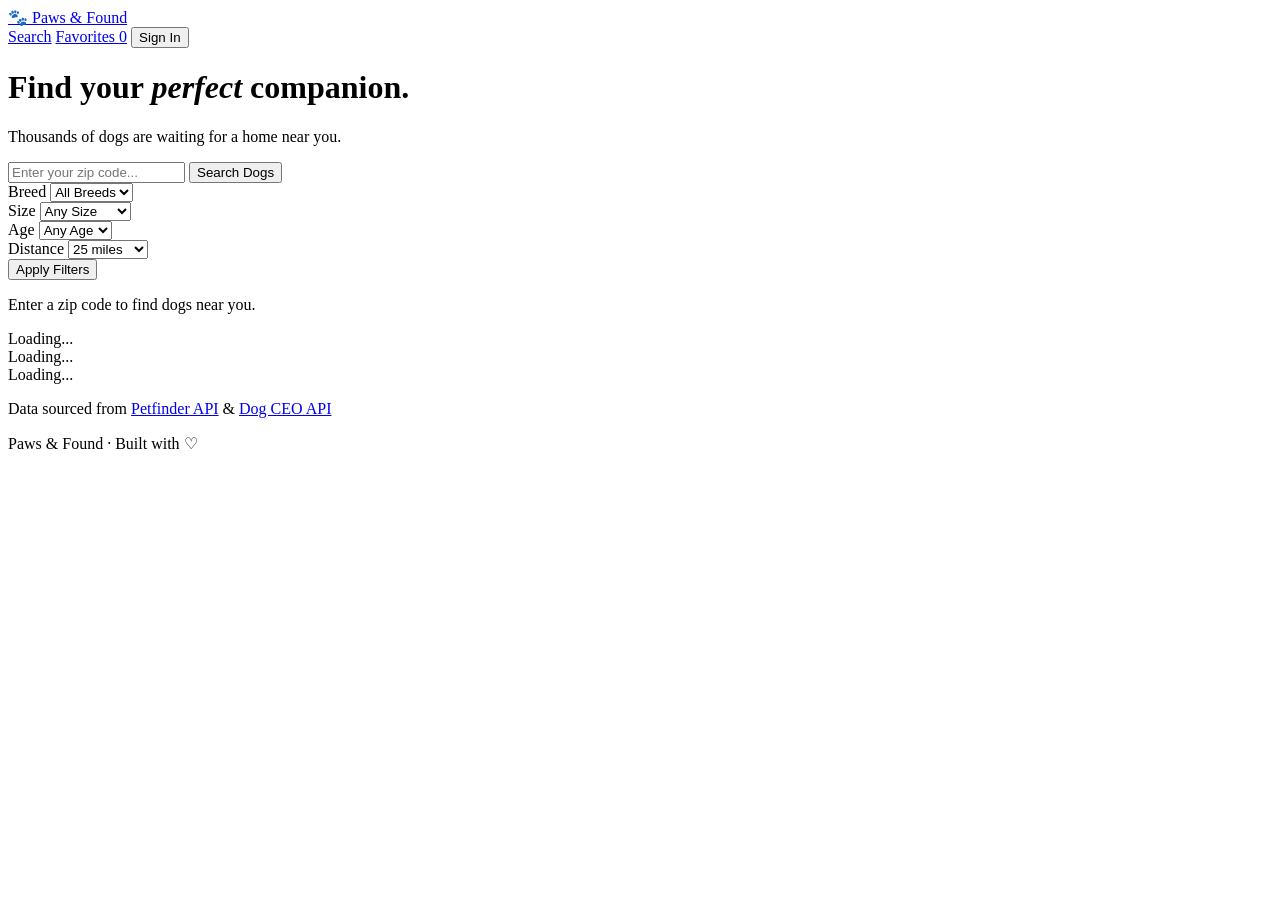
==== index.html @ 91efda2d "updated index.html" ====
<!DOCTYPE html>
<html lang="en">
<head>
  <meta charset="UTF-8" />
  <meta name="viewport" content="width=device-width, initial-scale=1.0" />
  <title>Paws & Found — Find Your Perfect Dog</title>
  <link rel="stylesheet" href="css/styles.css" />
  <link href="https://fonts.googleapis.com/css2?family=Fraunces:ital,wght@0,400;0,600;1,400&family=DM+Sans:wght@400;500&display=swap" rel="stylesheet" />
</head>
<body>

  <!-- ===== NAVBAR ===== -->
  <nav class="navbar">
    <a href="index.html" class="logo">🐾 Paws &amp; Found</a>
    <div class="nav-links">
      <a href="index.html" class="nav-link active">Search</a>
      <a href="favorites.html" class="nav-link">Favorites <span class="fav-count" id="fav-count">0</span></a>
      <button class="btn-auth" id="auth-btn">Sign In</button>
    </div>
  </nav>

  <!-- ===== HERO ===== -->
  <header class="hero">
    <h1 class="hero-title">Find your <em>perfect</em> companion.</h1>
    <p class="hero-sub">Thousands of dogs are waiting for a home near you.</p>

    <!-- SEARCH BAR — data from GET /v2/animals -->
    <div class="search-bar" id="search-form">
      <input type="text" id="zip-input" placeholder="Enter your zip code..." maxlength="10" />
      <button class="btn-search" id="search-btn">Search Dogs</button>
    </div>
  </header>

  <!-- ===== FILTERS ===== -->
  <section class="filters-section">
    <div class="filters-row" id="filters-row">

      <!-- Breed dropdown — data from GET /v2/types/dog/breeds -->
      <div class="filter-group">
        <label for="breed-filter">Breed</label>
        <select id="breed-filter">
          <option value="">All Breeds</option>
          <!-- JS will populate from API: GET /v2/types/dog/breeds -->
          <div id="breed-options-placeholder"></div>
        </select>
      </div>

      <!-- Size filter -->
      <div class="filter-group">
        <label for="size-filter">Size</label>
        <select id="size-filter">
          <option value="">Any Size</option>
          <option value="small">Small</option>
          <option value="medium">Medium</option>
          <option value="large">Large</option>
          <option value="xlarge">Extra Large</option>
        </select>
      </div>

      <!-- Age filter -->
      <div class="filter-group">
        <label for="age-filter">Age</label>
        <select id="age-filter">
          <option value="">Any Age</option>
          <option value="baby">Puppy</option>
          <option value="young">Young</option>
          <option value="adult">Adult</option>
          <option value="senior">Senior</option>
        </select>
      </div>

      <!-- Distance filter -->
      <div class="filter-group">
        <label for="distance-filter">Distance</label>
        <select id="distance-filter">
          <option value="10">10 miles</option>
          <option value="25" selected>25 miles</option>
          <option value="50">50 miles</option>
          <option value="100">100 miles</option>
        </select>
      </div>

      <button class="btn-apply-filters" id="apply-filters-btn">Apply Filters</button>
    </div>
  </section>

  <!-- ===== RESULTS ===== -->
  <main class="main-content">

    <div class="results-header">
      <p class="results-count" id="results-count">Enter a zip code to find dogs near you.</p>
    </div>

    <!-- Dog cards grid — data from GET /v2/animals -->
    <!-- Each card links to profile.html?id={petfinder_id} -->
    <div class="dogs-grid" id="data-container">

      <!-- PLACEHOLDER CARDS (replaced by JS with real API data) -->
      <div class="dog-card placeholder-card">
        <div class="card-img-wrap">
          <div class="img-placeholder">Loading...</div>
        </div>
        <div class="card-body">
          <div class="placeholder-line w-60"></div>
          <div class="placeholder-line w-40"></div>
        </div>
      </div>

      <div class="dog-card placeholder-card">
        <div class="card-img-wrap">
          <div class="img-placeholder">Loading...</div>
        </div>
        <div class="card-body">
          <div class="placeholder-line w-60"></div>
          <div class="placeholder-line w-40"></div>
        </div>
      </div>

      <div class="dog-card placeholder-card">
        <div class="card-img-wrap">
          <div class="img-placeholder">Loading...</div>
        </div>
        <div class="card-body">
          <div class="placeholder-line w-60"></div>
          <div class="placeholder-line w-40"></div>
        </div>
      </div>

    </div>
    <!-- END #data-container -->

    <!-- Empty state shown when no results -->
    <div class="empty-state" id="empty-state" style="display:none;">
      <p class="empty-icon">🐾</p>
      <h2>No dogs found</h2>
      <p>Try a different zip code or adjust your filters.</p>
    </div>

  </main>

  <!-- ===== FOOTER ===== -->
  <footer class="site-footer">
    <p>Data sourced from <a href="https://www.petfinder.com/developers/" target="_blank">Petfinder API</a> &amp; <a href="https://dog.ceo/dog-api/" target="_blank">Dog CEO API</a></p>
    <p class="footer-sub">Paws &amp; Found · Built with ♡</p>
  </footer>

  <script src="js/app.js"></script>
</body>
</html>
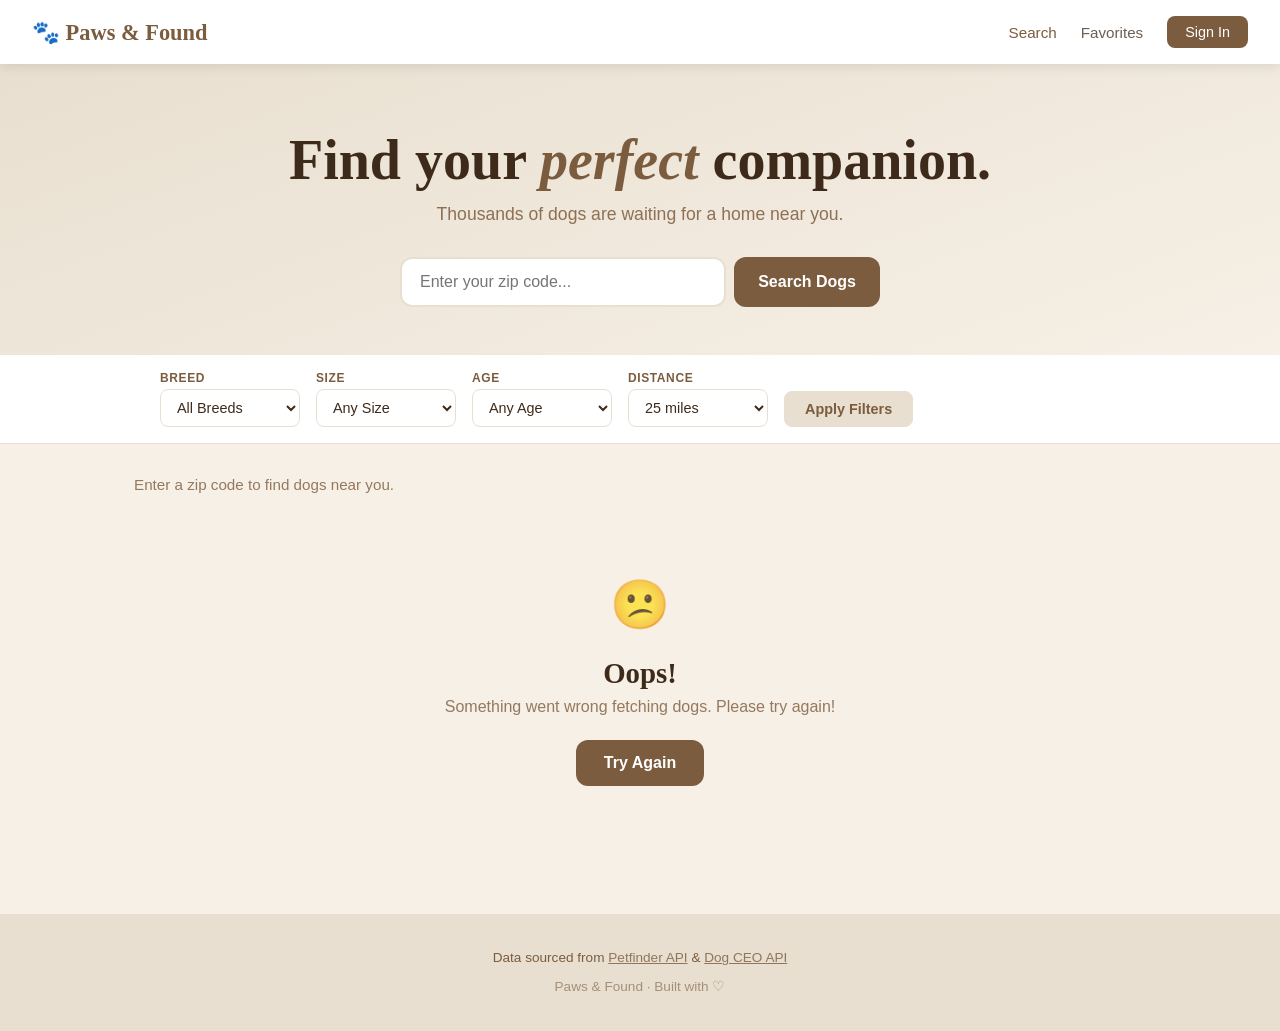
==== commit 2c7235f0: "API calls Co-Authored-By: Claude Sonnet 4.6 <noreply@anthropic.com>" ====
--- a/index.html
+++ b/index.html
@@ -4,10 +4,10 @@
   <meta charset="UTF-8" />
   <meta name="viewport" content="width=device-width, initial-scale=1.0" />
   <title>Paws & Found — Find Your Perfect Dog</title>
-  <link rel="stylesheet" href="css/styles.css" />
+  <link rel="stylesheet" href="index.css" />
   <link href="https://fonts.googleapis.com/css2?family=Fraunces:ital,wght@0,400;0,600;1,400&family=DM+Sans:wght@400;500&display=swap" rel="stylesheet" />
 </head>
-<body>
+<body data-page="index">
 
   <!-- ===== NAVBAR ===== -->
   <nav class="navbar">
@@ -144,6 +144,6 @@
     <p class="footer-sub">Paws &amp; Found · Built with ♡</p>
   </footer>
 
-  <script src="js/app.js"></script>
+  <script src="app.js"></script>
 </body>
 </html>
--- a/index.css
+++ b/index.css
@@ -0,0 +1,559 @@
+/* ── Reset & Base ──────────────────────────────────────── */
+*, *::before, *::after { box-sizing: border-box; margin: 0; padding: 0; }
+
+:root {
+  --cream:   #F7F0E6;
+  --tan:     #E8DFD0;
+  --brown:   #7C5C3E;
+  --dark:    #3E2A1A;
+  --accent:  #B87333;
+  --white:   #FFFFFF;
+  --shadow:  0 2px 12px rgba(0,0,0,0.10);
+  --radius:  12px;
+  --font-body: 'DM Sans', sans-serif;
+  --font-head: 'Fraunces', serif;
+}
+
+body {
+  font-family: var(--font-body);
+  background: var(--cream);
+  color: var(--dark);
+  min-height: 100vh;
+}
+
+a { color: inherit; text-decoration: none; }
+
+/* ── Navbar ────────────────────────────────────────────── */
+.navbar {
+  display: flex;
+  align-items: center;
+  justify-content: space-between;
+  padding: 0 2rem;
+  height: 64px;
+  background: var(--white);
+  box-shadow: var(--shadow);
+  position: sticky;
+  top: 0;
+  z-index: 100;
+}
+
+.logo {
+  font-family: var(--font-head);
+  font-size: 1.4rem;
+  font-weight: 600;
+  color: var(--brown);
+}
+
+.nav-links {
+  display: flex;
+  align-items: center;
+  gap: 1.5rem;
+}
+
+.nav-link {
+  font-size: 0.95rem;
+  font-weight: 500;
+  color: var(--dark);
+  opacity: 0.75;
+  transition: opacity 0.15s;
+}
+.nav-link:hover, .nav-link.active { opacity: 1; color: var(--brown); }
+
+.fav-count {
+  display: inline-block;
+  background: var(--accent);
+  color: var(--white);
+  font-size: 0.7rem;
+  font-weight: 700;
+  border-radius: 999px;
+  padding: 1px 6px;
+  margin-left: 3px;
+  vertical-align: middle;
+}
+
+.btn-auth {
+  background: var(--brown);
+  color: var(--white);
+  border: none;
+  border-radius: 8px;
+  padding: 8px 18px;
+  font-size: 0.9rem;
+  font-weight: 500;
+  cursor: pointer;
+  transition: background 0.15s;
+}
+.btn-auth:hover { background: var(--accent); }
+
+/* ── Hero ──────────────────────────────────────────────── */
+.hero {
+  text-align: center;
+  padding: 4rem 1.5rem 3rem;
+  background: linear-gradient(160deg, var(--tan) 0%, var(--cream) 100%);
+}
+
+.hero-title {
+  font-family: var(--font-head);
+  font-size: clamp(2rem, 5vw, 3.5rem);
+  color: var(--dark);
+  line-height: 1.15;
+  margin-bottom: 0.75rem;
+}
+.hero-title em { color: var(--brown); font-style: italic; }
+
+.hero-sub {
+  font-size: 1.1rem;
+  color: var(--brown);
+  margin-bottom: 2rem;
+  opacity: 0.85;
+}
+
+/* ── Search Bar ────────────────────────────────────────── */
+.search-bar {
+  display: flex;
+  justify-content: center;
+  gap: 0.5rem;
+  max-width: 480px;
+  margin: 0 auto;
+}
+
+#zip-input {
+  flex: 1;
+  padding: 14px 18px;
+  border: 2px solid var(--tan);
+  border-radius: var(--radius);
+  font-size: 1rem;
+  font-family: var(--font-body);
+  background: var(--white);
+  color: var(--dark);
+  outline: none;
+  transition: border-color 0.15s;
+}
+#zip-input:focus { border-color: var(--brown); }
+
+.btn-search {
+  padding: 14px 24px;
+  background: var(--brown);
+  color: var(--white);
+  border: none;
+  border-radius: var(--radius);
+  font-size: 1rem;
+  font-weight: 600;
+  cursor: pointer;
+  white-space: nowrap;
+  transition: background 0.15s;
+}
+.btn-search:hover { background: var(--accent); }
+
+/* ── Filters ───────────────────────────────────────────── */
+.filters-section {
+  background: var(--white);
+  border-bottom: 1px solid var(--tan);
+  padding: 1rem 2rem;
+}
+
+.filters-row {
+  display: flex;
+  flex-wrap: wrap;
+  align-items: flex-end;
+  gap: 1rem;
+  max-width: 960px;
+  margin: 0 auto;
+}
+
+.filter-group {
+  display: flex;
+  flex-direction: column;
+  gap: 4px;
+}
+
+.filter-group label {
+  font-size: 0.75rem;
+  font-weight: 600;
+  text-transform: uppercase;
+  letter-spacing: 0.05em;
+  color: var(--brown);
+}
+
+.filter-group select {
+  padding: 9px 12px;
+  border: 1.5px solid var(--tan);
+  border-radius: 8px;
+  font-size: 0.9rem;
+  font-family: var(--font-body);
+  background: var(--white);
+  color: var(--dark);
+  cursor: pointer;
+  outline: none;
+  min-width: 140px;
+}
+.filter-group select:focus { border-color: var(--brown); }
+
+.btn-apply-filters {
+  padding: 9px 20px;
+  background: var(--tan);
+  border: 1.5px solid var(--tan);
+  border-radius: 8px;
+  font-size: 0.9rem;
+  font-weight: 600;
+  color: var(--brown);
+  cursor: pointer;
+  transition: background 0.15s;
+  align-self: flex-end;
+}
+.btn-apply-filters:hover { background: var(--brown); color: var(--white); }
+
+/* ── Breed Banner ──────────────────────────────────────── */
+.breed-banner {
+  background: var(--white);
+  border-radius: var(--radius);
+  padding: 1.5rem;
+  margin-bottom: 1.5rem;
+  box-shadow: var(--shadow);
+}
+
+.breed-banner-title {
+  font-family: var(--font-head);
+  font-size: 1.6rem;
+  margin-bottom: 1rem;
+  color: var(--dark);
+}
+
+.breed-banner-stats {
+  display: flex;
+  flex-wrap: wrap;
+  gap: 1rem;
+}
+
+.stat {
+  display: flex;
+  flex-direction: column;
+  gap: 2px;
+}
+
+.stat-label {
+  font-size: 0.7rem;
+  font-weight: 700;
+  text-transform: uppercase;
+  letter-spacing: 0.05em;
+  color: var(--brown);
+  opacity: 0.75;
+}
+
+.stat-val {
+  font-size: 0.95rem;
+  font-weight: 500;
+  color: var(--dark);
+}
+
+/* ── Main / Results ────────────────────────────────────── */
+.main-content {
+  max-width: 1060px;
+  margin: 0 auto;
+  padding: 2rem 1.5rem 4rem;
+}
+
+.results-header { margin-bottom: 1.25rem; }
+
+.results-count {
+  font-size: 0.95rem;
+  color: var(--brown);
+  opacity: 0.8;
+}
+
+/* ── Dog Cards Grid ────────────────────────────────────── */
+.dogs-grid {
+  display: grid;
+  grid-template-columns: repeat(auto-fill, minmax(260px, 1fr));
+  gap: 1.5rem;
+}
+
+.dog-card {
+  background: var(--white);
+  border-radius: var(--radius);
+  overflow: hidden;
+  box-shadow: var(--shadow);
+  transition: transform 0.18s, box-shadow 0.18s;
+  display: flex;
+  flex-direction: column;
+}
+.dog-card:hover { transform: translateY(-4px); box-shadow: 0 8px 24px rgba(0,0,0,0.14); }
+
+.card-img-wrap {
+  position: relative;
+  aspect-ratio: 4/3;
+  overflow: hidden;
+  background: var(--tan);
+}
+
+.card-img-wrap img {
+  width: 100%;
+  height: 100%;
+  object-fit: cover;
+  display: block;
+  transition: transform 0.3s;
+}
+.dog-card:hover .card-img-wrap img { transform: scale(1.04); }
+
+.card-heart {
+  position: absolute;
+  top: 10px;
+  right: 10px;
+  background: rgba(255,255,255,0.85);
+  border: none;
+  border-radius: 50%;
+  width: 36px;
+  height: 36px;
+  font-size: 1.1rem;
+  cursor: pointer;
+  display: flex;
+  align-items: center;
+  justify-content: center;
+  transition: background 0.15s, transform 0.15s;
+}
+.card-heart:hover { background: var(--white); transform: scale(1.15); }
+.card-heart.saved { color: #e05a5a; }
+
+.card-body {
+  padding: 1rem 1rem 0.5rem;
+  flex: 1;
+}
+
+.card-dog-name {
+  font-family: var(--font-head);
+  font-size: 1.1rem;
+  font-weight: 600;
+  color: var(--dark);
+  margin-bottom: 4px;
+}
+
+.card-dog-meta {
+  font-size: 0.8rem;
+  color: var(--brown);
+  opacity: 0.8;
+}
+
+.card-footer {
+  display: flex;
+  justify-content: space-between;
+  align-items: center;
+  padding: 0.75rem 1rem;
+  border-top: 1px solid var(--tan);
+  font-size: 0.82rem;
+  color: var(--brown);
+}
+
+.card-view-btn {
+  font-weight: 600;
+  color: var(--brown);
+  transition: color 0.15s;
+}
+.card-view-btn:hover { color: var(--accent); }
+
+/* ── Skeleton / Loading Placeholders ───────────────────── */
+.placeholder-card {
+  pointer-events: none;
+}
+
+.img-placeholder {
+  width: 100%;
+  height: 100%;
+  background: linear-gradient(90deg, var(--tan) 25%, #ece3d5 50%, var(--tan) 75%);
+  background-size: 200% 100%;
+  animation: shimmer 1.4s infinite;
+}
+
+.placeholder-line {
+  height: 14px;
+  border-radius: 6px;
+  margin-bottom: 8px;
+  background: linear-gradient(90deg, var(--tan) 25%, #ece3d5 50%, var(--tan) 75%);
+  background-size: 200% 100%;
+  animation: shimmer 1.4s infinite;
+}
+.placeholder-line.w-60 { width: 60%; }
+.placeholder-line.w-40 { width: 40%; }
+.placeholder-line.w-80 { width: 80%; }
+
+@keyframes shimmer {
+  0%   { background-position: 200% 0; }
+  100% { background-position: -200% 0; }
+}
+
+/* ── Empty State ───────────────────────────────────────── */
+.empty-state {
+  text-align: center;
+  padding: 4rem 1.5rem;
+}
+.empty-icon { font-size: 3rem; margin-bottom: 1rem; }
+.empty-state h2 { font-family: var(--font-head); font-size: 1.8rem; margin-bottom: 0.5rem; }
+.empty-state p  { color: var(--brown); opacity: 0.8; margin-bottom: 1.5rem; }
+
+/* ── Buttons ───────────────────────────────────────────── */
+.btn-primary {
+  display: inline-block;
+  padding: 14px 28px;
+  background: var(--brown);
+  color: var(--white);
+  border: none;
+  border-radius: var(--radius);
+  font-size: 1rem;
+  font-weight: 600;
+  cursor: pointer;
+  transition: background 0.15s;
+  text-align: center;
+}
+.btn-primary:hover { background: var(--accent); }
+
+.btn-favorite {
+  padding: 14px 28px;
+  background: transparent;
+  color: var(--brown);
+  border: 2px solid var(--brown);
+  border-radius: var(--radius);
+  font-size: 1rem;
+  font-weight: 600;
+  cursor: pointer;
+  transition: all 0.15s;
+}
+.btn-favorite:hover { background: var(--tan); }
+.btn-favorite.saved { background: #fdecea; border-color: #e05a5a; color: #e05a5a; }
+
+/* ── Footer ────────────────────────────────────────────── */
+.site-footer {
+  text-align: center;
+  padding: 2rem 1.5rem;
+  background: var(--tan);
+  font-size: 0.85rem;
+  color: var(--brown);
+  line-height: 1.8;
+}
+.site-footer a { text-decoration: underline; opacity: 0.8; }
+.footer-sub { opacity: 0.6; margin-top: 4px; }
+
+/* ── Profile Page ──────────────────────────────────────── */
+.back-bar {
+  padding: 1rem 2rem;
+  background: var(--white);
+  border-bottom: 1px solid var(--tan);
+}
+.back-link { font-size: 0.9rem; font-weight: 600; color: var(--brown); }
+.back-link:hover { text-decoration: underline; }
+
+.profile-main {
+  max-width: 1060px;
+  margin: 0 auto;
+  padding: 2.5rem 1.5rem 4rem;
+}
+
+.profile-layout {
+  display: grid;
+  grid-template-columns: 1fr 1fr;
+  gap: 3rem;
+  align-items: start;
+}
+@media (max-width: 700px) { .profile-layout { grid-template-columns: 1fr; } }
+
+/* Profile gallery */
+.main-photo-wrap {
+  border-radius: var(--radius);
+  overflow: hidden;
+  aspect-ratio: 4/3;
+  background: var(--tan);
+  margin-bottom: 0.75rem;
+}
+.main-photo { width: 100%; height: 100%; object-fit: cover; display: block; }
+.photo-placeholder {
+  display: flex;
+  align-items: center;
+  justify-content: center;
+  height: 100%;
+  color: var(--brown);
+  font-size: 0.9rem;
+  opacity: 0.7;
+}
+
+#thumbs-container {
+  display: flex;
+  gap: 8px;
+  flex-wrap: wrap;
+}
+.thumb-img {
+  width: 72px;
+  height: 72px;
+  object-fit: cover;
+  border-radius: 8px;
+  cursor: pointer;
+  border: 2px solid transparent;
+  transition: border-color 0.15s, opacity 0.15s;
+  opacity: 0.7;
+}
+.thumb-img:hover, .thumb-img.active { border-color: var(--brown); opacity: 1; }
+
+.photo-credit { font-size: 0.75rem; color: var(--brown); opacity: 0.7; margin-top: 6px; }
+
+/* Profile details */
+.profile-header { margin-bottom: 1.5rem; }
+
+.dog-name {
+  font-family: var(--font-head);
+  font-size: 2.2rem;
+  color: var(--dark);
+  margin-bottom: 4px;
+}
+
+.dog-meta { font-size: 0.95rem; color: var(--brown); opacity: 0.85; }
+
+.profile-section { margin-bottom: 1.5rem; }
+.profile-section h3 {
+  font-size: 0.75rem;
+  font-weight: 700;
+  text-transform: uppercase;
+  letter-spacing: 0.07em;
+  color: var(--brown);
+  opacity: 0.7;
+  margin-bottom: 0.5rem;
+}
+
+.detail-text { font-size: 0.95rem; line-height: 1.6; }
+
+.traits-row { display: flex; flex-wrap: wrap; gap: 8px; }
+
+.trait-pill {
+  background: var(--tan);
+  color: var(--brown);
+  border-radius: 999px;
+  padding: 4px 14px;
+  font-size: 0.82rem;
+  font-weight: 600;
+}
+
+.health-row { display: flex; flex-wrap: wrap; gap: 8px; }
+
+.health-badge {
+  background: #e8f5e9;
+  color: #2e7d32;
+  border-radius: 999px;
+  padding: 4px 14px;
+  font-size: 0.82rem;
+  font-weight: 600;
+}
+
+.profile-actions {
+  display: flex;
+  gap: 1rem;
+  flex-wrap: wrap;
+  margin-bottom: 2rem;
+}
+
+.shelter-card {
+  background: var(--tan);
+  border-radius: var(--radius);
+  padding: 1.25rem;
+  font-size: 0.9rem;
+  line-height: 2;
+}
+.shelter-card h4 {
+  font-family: var(--font-head);
+  font-size: 1rem;
+  margin-bottom: 0.5rem;
+}
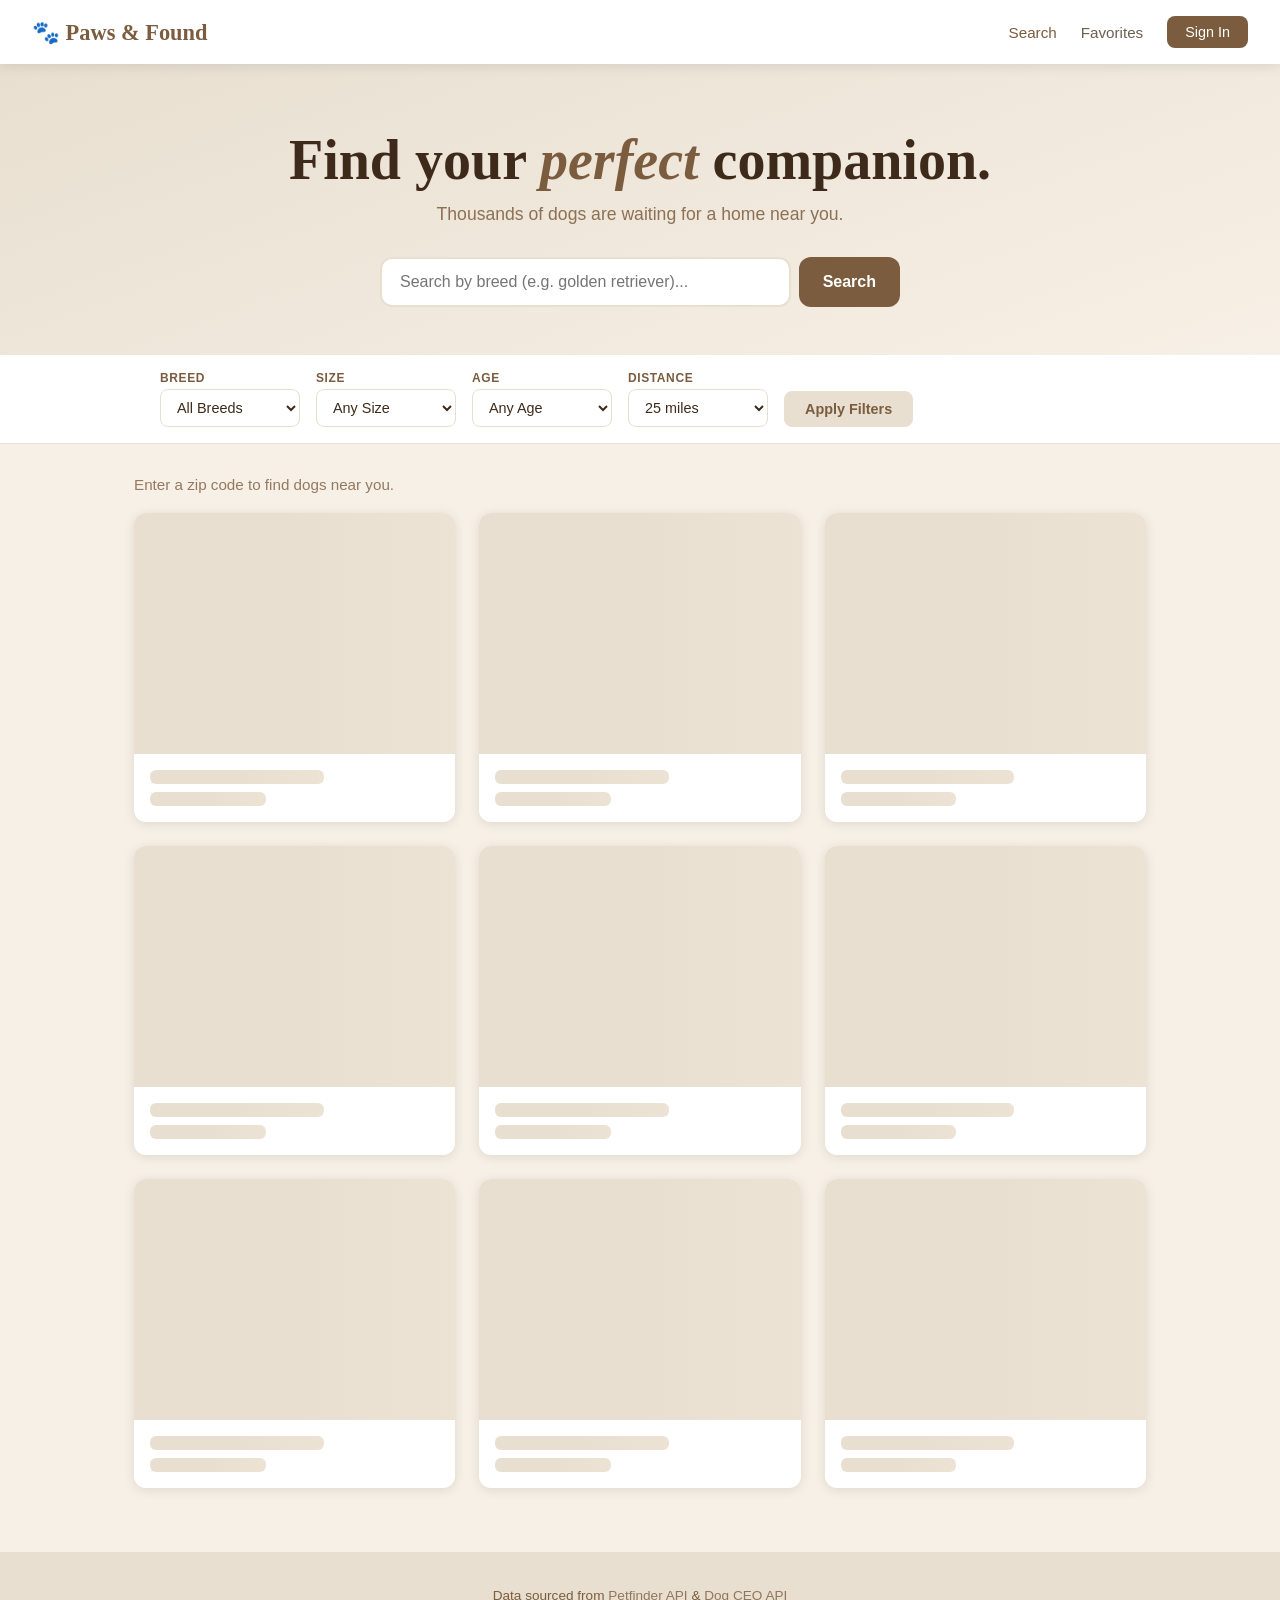
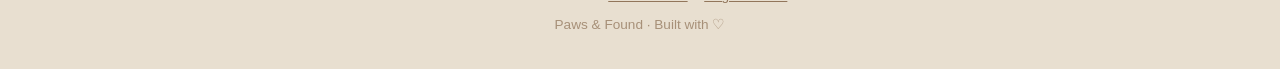
==== commit 3feb218c: "final draft I added a live breed autocomplete search in the hero — typing a breed name shows a dropd" ====
--- a/index.html
+++ b/index.html
@@ -24,10 +24,13 @@
     <h1 class="hero-title">Find your <em>perfect</em> companion.</h1>
     <p class="hero-sub">Thousands of dogs are waiting for a home near you.</p>
 
-    <!-- SEARCH BAR — data from GET /v2/animals -->
+    <!-- SEARCH BAR — breed text search with autocomplete -->
     <div class="search-bar" id="search-form">
-      <input type="text" id="zip-input" placeholder="Enter your zip code..." maxlength="10" />
-      <button class="btn-search" id="search-btn">Search Dogs</button>
+      <div class="search-input-wrap">
+        <input type="text" id="breed-search-input" placeholder="Search by breed (e.g. golden retriever)..." autocomplete="off" />
+        <div class="breed-suggestions" id="breed-suggestions"></div>
+      </div>
+      <button class="btn-search" id="search-btn">Search</button>
     </div>
   </header>
 
@@ -144,6 +147,7 @@
     <p class="footer-sub">Paws &amp; Found · Built with ♡</p>
   </footer>
 
+  <div id="toast-container" class="toast-container"></div>
   <script src="app.js"></script>
 </body>
 </html>
--- a/index.css
+++ b/index.css
@@ -112,12 +112,17 @@
   display: flex;
   justify-content: center;
   gap: 0.5rem;
-  max-width: 480px;
+  max-width: 520px;
   margin: 0 auto;
 }
 
-#zip-input {
+.search-input-wrap {
+  position: relative;
   flex: 1;
+}
+
+#breed-search-input {
+  width: 100%;
   padding: 14px 18px;
   border: 2px solid var(--tan);
   border-radius: var(--radius);
@@ -128,7 +133,30 @@
   outline: none;
   transition: border-color 0.15s;
 }
-#zip-input:focus { border-color: var(--brown); }
+#breed-search-input:focus { border-color: var(--brown); }
+
+/* Autocomplete suggestions */
+.breed-suggestions {
+  display: none;
+  position: absolute;
+  top: calc(100% + 4px);
+  left: 0; right: 0;
+  background: var(--white);
+  border: 1.5px solid var(--tan);
+  border-radius: var(--radius);
+  box-shadow: 0 8px 24px rgba(0,0,0,0.12);
+  z-index: 200;
+  overflow: hidden;
+}
+.breed-suggestions.open { display: block; }
+
+.suggestion-item {
+  padding: 11px 16px;
+  font-size: 0.93rem;
+  cursor: pointer;
+  transition: background 0.1s;
+}
+.suggestion-item:hover { background: var(--tan); }
 
 .btn-search {
   padding: 14px 24px;
@@ -272,11 +300,18 @@
   border-radius: var(--radius);
   overflow: hidden;
   box-shadow: var(--shadow);
-  transition: transform 0.18s, box-shadow 0.18s;
+  transition: transform 0.18s, box-shadow 0.18s, opacity 0.28s;
   display: flex;
   flex-direction: column;
+  animation: fadeSlideIn 0.4s ease both;
 }
 .dog-card:hover { transform: translateY(-4px); box-shadow: 0 8px 24px rgba(0,0,0,0.14); }
+.dog-card.card-removing { opacity: 0; transform: scale(0.94); }
+
+@keyframes fadeSlideIn {
+  from { opacity: 0; transform: translateY(18px); }
+  to   { opacity: 1; transform: translateY(0); }
+}
 
 .card-img-wrap {
   position: relative;
@@ -418,6 +453,30 @@
 .btn-favorite:hover { background: var(--tan); }
 .btn-favorite.saved { background: #fdecea; border-color: #e05a5a; color: #e05a5a; }
 
+/* ── Favorites Page ────────────────────────────────────── */
+.page-title-row {
+  margin-bottom: 2rem;
+}
+.page-title {
+  font-family: var(--font-head);
+  font-size: 2rem;
+  color: var(--dark);
+  margin-bottom: 0.4rem;
+}
+.page-sub {
+  font-size: 0.95rem;
+  color: var(--brown);
+  opacity: 0.8;
+}
+
+.auth-wall {
+  text-align: center;
+  padding: 4rem 1.5rem;
+}
+.auth-wall-icon { font-size: 3rem; margin-bottom: 1rem; }
+.auth-wall h2 { font-family: var(--font-head); font-size: 1.8rem; margin-bottom: 0.5rem; }
+.auth-wall p  { color: var(--brown); opacity: 0.8; margin-bottom: 1.5rem; }
+
 /* ── Footer ────────────────────────────────────────────── */
 .site-footer {
   text-align: center;
@@ -557,3 +616,114 @@
   font-size: 1rem;
   margin-bottom: 0.5rem;
 }
+
+/* ── Recently Viewed ────────────────────────────────── */
+.recently-viewed-section {
+  padding: 0 0 1.5rem;
+}
+.section-label {
+  font-size: 0.75rem;
+  font-weight: 700;
+  text-transform: uppercase;
+  letter-spacing: 0.07em;
+  color: var(--brown);
+  opacity: 0.7;
+  margin-bottom: 0.75rem;
+}
+.recent-scroll {
+  display: flex;
+  gap: 12px;
+  overflow-x: auto;
+  padding-bottom: 4px;
+  scrollbar-width: thin;
+}
+.recent-chip {
+  display: flex;
+  flex-direction: column;
+  align-items: center;
+  gap: 6px;
+  text-decoration: none;
+  flex-shrink: 0;
+}
+.recent-chip-img {
+  width: 64px;
+  height: 64px;
+  border-radius: 50%;
+  object-fit: cover;
+  border: 2px solid var(--tan);
+  transition: border-color 0.15s;
+}
+.recent-chip:hover .recent-chip-img { border-color: var(--brown); }
+.recent-chip-name {
+  font-size: 0.72rem;
+  color: var(--brown);
+  text-align: center;
+  max-width: 72px;
+  overflow: hidden;
+  white-space: nowrap;
+  text-overflow: ellipsis;
+}
+
+/* ── Like / Dislike reactions ───────────────────────── */
+.reaction-bar {
+  display: flex;
+  gap: 8px;
+  padding: 0.5rem 1rem;
+  border-top: 1px solid var(--tan);
+}
+.btn-react {
+  background: none;
+  border: 1.5px solid var(--tan);
+  border-radius: 999px;
+  padding: 4px 14px;
+  font-size: 0.9rem;
+  cursor: pointer;
+  transition: background 0.15s, border-color 0.15s, transform 0.1s;
+}
+.btn-react:hover { background: var(--tan); transform: scale(1.1); }
+.btn-react.active { background: var(--tan); border-color: var(--brown); }
+
+/* ── Toast notifications ────────────────────────────── */
+.toast-container {
+  position: fixed;
+  bottom: 1.5rem;
+  left: 50%;
+  transform: translateX(-50%);
+  display: flex;
+  flex-direction: column;
+  align-items: center;
+  gap: 8px;
+  z-index: 999;
+  pointer-events: none;
+}
+
+.toast {
+  padding: 10px 22px;
+  border-radius: 999px;
+  font-size: 0.9rem;
+  font-weight: 500;
+  color: var(--white);
+  box-shadow: 0 4px 16px rgba(0,0,0,0.18);
+  opacity: 0;
+  transform: translateY(10px);
+  transition: opacity 0.25s, transform 0.25s;
+  white-space: nowrap;
+}
+.toast.toast-visible { opacity: 1; transform: translateY(0); }
+.toast-success { background: var(--brown); }
+.toast-info    { background: #888; }
+.toast-error   { background: #c0392b; }
+
+/* ── Mobile responsive ──────────────────────────────── */
+@media (max-width: 600px) {
+  .navbar { padding: 0 1rem; }
+  .hero { padding: 2.5rem 1rem 2rem; }
+  .search-bar { flex-direction: column; }
+  .btn-search { width: 100%; }
+  .filters-section { padding: 1rem; }
+  .filters-row { gap: 0.75rem; }
+  .filter-group select { min-width: 120px; }
+  .main-content { padding: 1.5rem 1rem 3rem; }
+  .dogs-grid { grid-template-columns: repeat(auto-fill, minmax(160px, 1fr)); gap: 1rem; }
+  .profile-main { padding: 1.5rem 1rem 3rem; }
+}
